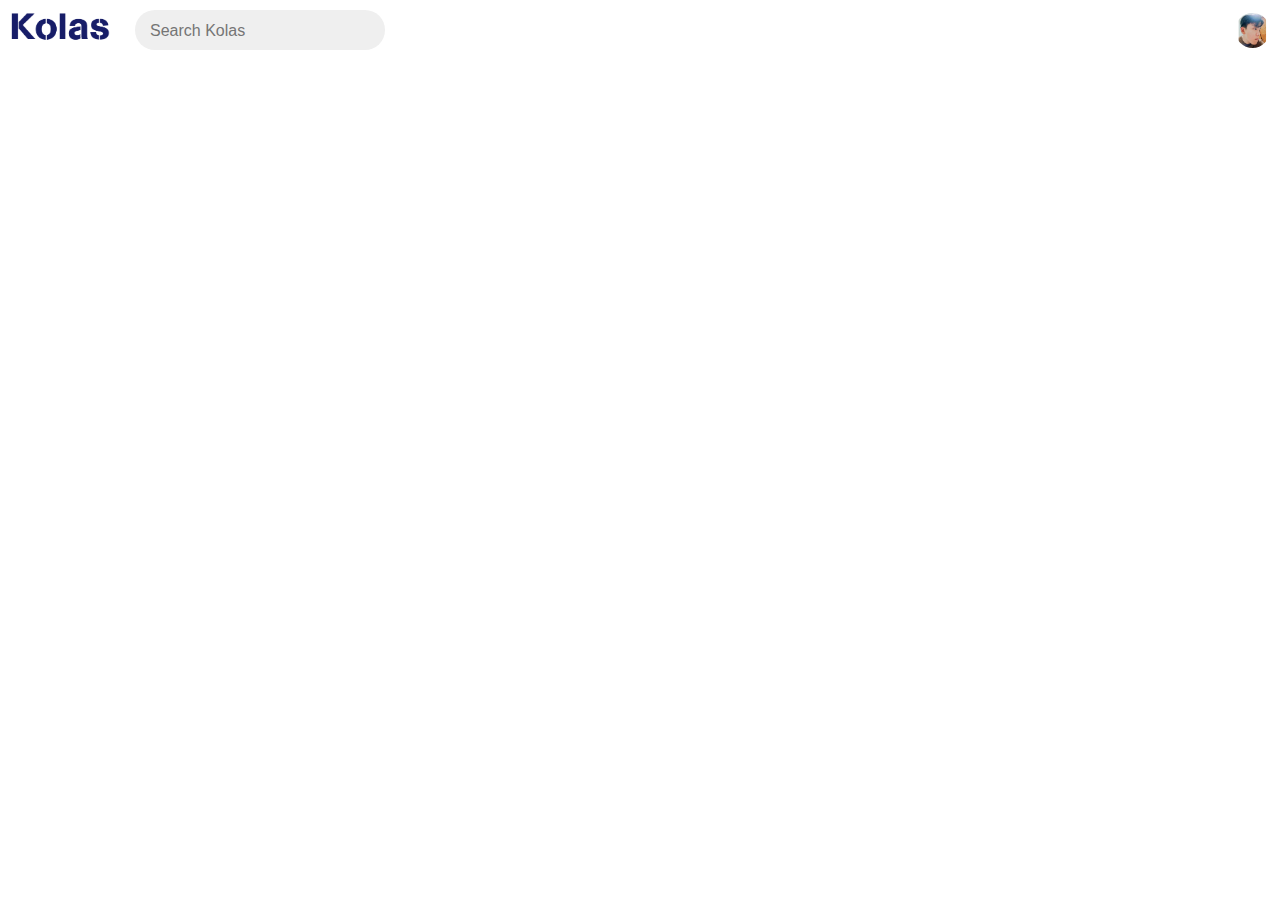
==== index.html @ 9f5102c7 "Decorate with css" ====
<!DOCTYPE html>
<html lang="en">
<head>
    <meta charset="UTF-8">
    <meta http-equiv="X-UA-Compatible" content="IE=edge">
    <meta name="viewport" content="width=device-width, initial-scale=1.0">
    <title>Kolas</title>
    <link rel="stylesheet" href="style.css">
    <link rel="stylesheet" href="https://cdnjs.cloudflare.com/ajax/libs/font-awesome/6.4.2/css/all.min.css" integrity="sha512-z3gLpd7yknf1YoNbCzqRKc4qyor8gaKU1qmn+CShxbuBusANI9QpRohGBreCFkKxLhei6S9CQXFEbbKuqLg0DA==" crossorigin="anonymous" referrerpolicy="no-referrer" />

</head>
<body>
    
    <nav>

        <div class="left">
            <div class="logo">
                <img src="image/logo.png" alt="Logo">
            </div>

            <div class="search_bar">
                <i class="fa-solid fa-magnifying-glass"></i>
                <input type="text" placeholder="Search Kolas">
            </div>
        </div>

        <div class="center">
            <i class="fa-solid fa-house"></i>
            <i class="fa-solid fa-tv"></i>
            <i class="fa-solid fa-store"></i>
            <i class="fa-solid fa-users"></i>
        </div>

        <div class="right">
            <i class="fa-solid fa-list-ul"></i>
            <i class="fa-brands fa-facebook-messenger"></i>
            <i class="fa-solid fa-bell"></i>
            <i class="fa-solid fa-moon"></i>
            <img src="image/profile.jpg" alt="Avatar">
        </div>

    </nav>

</body>
</html>
---- style.css ----
*{
    margin: 0;
    padding: 0;
    box-sizing: border-box;
    font-family: sans-serif;
}
nav{
    width: 100%;
    height: 60px;
    display: flex;
    align-items: center;
    justify-content: space-between;
    background: #fff;
    position: fixed;
    z-index: 1000;
}
nav .left .logo img{
    width: 100px;
    margin: 5px 0;
    cursor: pointer;
}
nav .left{
    display: flex;
    align-items: center;
    justify-content: center;
    margin-left: 10px;
}   

nav .left .search_bar{
    width: 250px;
    height: 40px;
    background: #efefef;
    border-radius: 30px;
    padding: 0 10px;
    margin-left: 10px;
    position: relative;
    left: 15px;
}

nav .left .search_bar i{
    line-height: 40px;
    font-size: 19px;
    color: #919191;
    margin-right: 5px;
}

nav .left .search_bar input{
    background: transparent;
    outline: none;
    border: 0;
    font-size: 16px;
    width: 200px;
}

nav .center{
    display: flex;
    align-items: center;
    position: relative;
    right: 45px;
    left: 45px;
}

nav .center i{
    margin: 0 45px 0 45px;
    font-size: 22px;
}

nav .center i:hover{
    color: #45abff;
    cursor: pointer;
}

nav .right{
    display: flex;
    align-items: center;
    margin-right: 10px;
}
nav .right i{
    width: 35px;
    height: 35px;
    border-radius: 50%;
    line-height: 35px;
    padding-left: 8px;
    font-size: 18px;
    margin-left: 8px;
    cursor: pointer;
}
nav .right img{
    width: 35px;
    height: 35px;
    object-fit: cover;
    object-position: center;
    border-radius: 50%;
    margin-left: 8px;
    line-height: 45px;
    cursor: pointer;
}
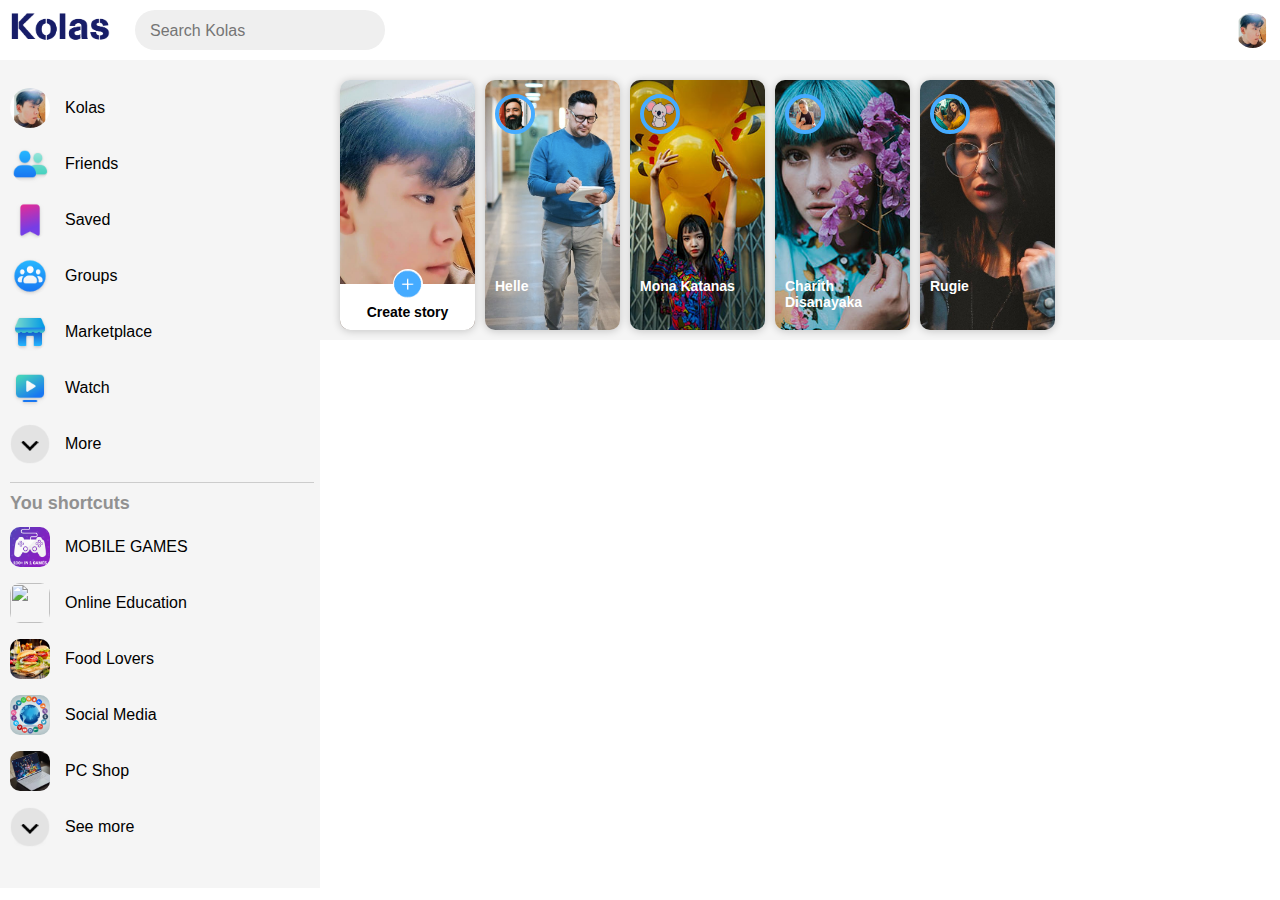
==== commit ee1632d8: "Add story and something" ====
--- a/index.html
+++ b/index.html
@@ -41,5 +41,156 @@
 
     </nav>
 
+    <!--------------main---------->
+
+    <div class="main">
+
+        <!--left-->
+
+        <div class="left">
+
+            <div class="img">
+                <img src="image/profile.jpg" alt="profile">
+                <p>Kolas</p>
+            </div>
+
+            <div class="img">
+                <img src="image/friend.png" alt="profile">
+                <p>Friends</p>
+            </div>
+
+            <div class="img">
+                <img src="image/saved.png" alt="profile">
+                <p>Saved</p>
+            </div>
+
+            <div class="img">
+                <img src="image/group.png" alt="profile">
+                <p>Groups</p>
+            </div>
+
+            <div class="img">
+                <img src="image/marketplace.png" alt="profile">
+                <p>Marketplace</p>
+            </div>
+
+            <div class="img">
+                <img src="image/watch.png" alt="profile">
+                <p>Watch</p>
+            </div>
+
+            <div class="img">
+                <img src="image/down_arrow.png" alt="profile">
+                <p>More</p>
+            </div>
+            <hr>
+
+            <h2>You shortcuts</h2>
+            <p class="edit">Edit</p>
+
+            <div class="shortcuts">
+                <img src="image/shortcuts_1.png" alt="">
+                <p>MOBILE GAMES</p>
+            </div>
+
+            <div class="shortcuts">
+                <img src="image/shortcuts_2.png" alt="">
+                <p>Online Education</p>
+            </div>
+
+            <div class="shortcuts">
+                <img src="image/shortcuts_3.webp" alt="">
+                <p>Food Lovers</p>
+            </div>
+
+            <div class="shortcuts">
+                <img src="image/shortcuts_4.png" alt="">
+                <p>Social Media</p>
+            </div>
+
+            <div class="shortcuts">
+                <img src="image/shortcuts_5.webp" alt="">
+                <p>PC Shop</p>
+            </div>
+            <div class="shortcuts">
+                <img src="image/down_arrow.png" alt="">
+                <p>See more</p>
+            </div>
+        </div>
+
+        <!--center-->
+
+        <div class="center">
+            <div class="top_box">
+                
+                <div class="my_story_card">
+
+                    <img src="image/profile.jpg" alt="">
+                    <div class="story_upload">
+                        <img src="image/upload.png" alt="">
+                        <p class="story_tag">Create story</p>
+                    </div>
+                </div>
+
+                <div class="story_card">
+                    <img src="image/story_1.png">
+
+                    <div class="story_profile">
+                        <img src="image/profile_1.jpg">
+                        <div class="circle"></div>
+                    </div>
+
+                    <div class="story_name">
+                        <p class="name">Helle</p>
+                    </div>
+                </div>
+
+                <div class="story_card">
+                    <img src="image/story_2.jpg">
+
+                    <div class="story_profile">
+                        <img src="image/profile2.png">
+                        <div class="circle"></div>
+                    </div>
+
+                    <div class="story_name">
+                        <p class="name">Mona Katanas</p>
+                    </div>
+                </div>
+
+                <div class="story_card">
+                    <img src="image/story_3.jpg">
+
+                    <div class="story_profile">
+                        <img src="image/profile_11.png">
+                        <div class="circle"></div>
+                    </div>
+
+                    <div class="story_name">
+                        <p class="name">Charith Disanayaka</p>
+                    </div>
+                </div>
+
+                <div class="story_card">
+                    <img src="image/story_5.jpg">
+
+                    <div class="story_profile">
+                        <img src="image/profile_10.png">
+                        <div class="circle"></div>
+                    </div>
+
+                    <div class="story_name">
+                        <p class="name">Rugie</p>
+                    </div>
+                </div>
+            </div>
+        </div>
+
+        <!--right-->
+
+        <div class="right"></div>
+
+    </div>
+
 </body>
 </html>--- a/style.css
+++ b/style.css
@@ -7,6 +7,7 @@
 nav{
     width: 100%;
     height: 60px;
+    top:0;
     display: flex;
     align-items: center;
     justify-content: space-between;
@@ -95,3 +96,223 @@
     line-height: 45px;
     cursor: pointer;
 }
+
+
+/*------------main--------------*/
+
+.main{
+    display: flex;
+    margin-top: 60px;
+    background-color: #f5f5f5;
+}
+
+.main .left{
+    width: 25%;
+    height: 92vh;
+    overflow: hidden;
+    overflow-y: scroll;
+    background: #f5f5f5;
+    padding: 20px 6px 5px 10px;
+    position: fixed;
+}
+
+.main .left::-webkit-scrollbar{
+    width: 7px;
+}
+
+.main .left::-webkit-scrollbar-thumb{
+    border-radius: 20px;
+    background: #f5f5f5;
+}
+
+.main .left:hover::-webkit-scrollbar-thumb{
+    background: #cccccc;
+}
+
+.main .left .img{
+    display: flex;
+    align-items: center;
+    cursor: pointer;
+    transition: 0.2s;
+}
+
+.main .left .img:hover{
+    background: #e3e3e3;
+}
+
+.main .left .img img{
+    width: 40px;
+    height: 40px;
+    object-fit: cover;
+    object-position: center;
+    border-radius: 50%;
+    margin: 8px 15px 8px 0;
+}
+
+.main .left hr{
+    width: 100%;
+    height: 1px;
+    border: 0;
+    background: #cccccc;
+    margin: 10px 0
+}
+
+.main .left h2{
+    font-size: 18px;
+    color:#919191;
+    margin: 5px 0;
+}
+
+.main .left .edit{
+    color: #45abff;
+    font-size: 15px;
+    float: right;
+    position: relative;
+    bottom: 23px;
+    cursor: pointer;
+    opacity: 0;
+}
+
+.main .left:hover .edit{
+    opacity: 1;
+}
+
+.main .left .shortcuts{
+    display: flex;
+    align-items: center;
+    transition: 0.2s;
+}
+
+.main .left .shortcuts:hover{
+    background: #e3e3e3;
+    cursor: pointer;
+}
+
+.main .left .shortcuts img{
+    width: 40px;
+    height: 40px;
+    object-fit: cover;
+    object-position: center;
+    border-radius: 10px;
+    margin: 8px 15px 8px 0;
+}
+
+.main .center{
+    width: 50px;
+    height: auto;
+    padding: 20px 20px 0 20px;
+    background: #f5f5f5;
+    margin-left: 25%;
+}
+
+.main .center::-webkit-scrollbar{
+    width: 0;
+}
+
+.main .center .top_box{
+    width: 100px;
+    height: 260px;
+    display: grid;
+    grid-template-columns: 1fr 1fr 1fr 1fr 1fr;;
+}
+
+.main .center .top_box .my_story_card{
+    width: 135px;
+    height: 250px;
+    overflow: hidden;
+    margin: 0 auto;
+    box-shadow: 0 1px 8px rgba(0,0,0,0.2);
+    border-radius: 10px;
+    cursor: pointer;
+    margin-right: 5px;
+}
+
+.main .center .top_box .my_story_card img{
+    width: 100%;
+    height: 100%;
+    object-fit: cover;
+    object-position: center;
+}
+
+.main .center .top_box .my_story_card .story_upload{
+    width: 100%;
+    height: 60px;
+    background: #fff;
+    position: relative;
+    bottom: 50px;
+    cursor: pointer;
+}
+
+.main .center .top_box .my_story_card .story_upload img{
+    width: 30px;
+    height: 30px;
+    display: flex;
+    margin: 0 auto;
+    position: relative;
+    bottom: 15px;
+    border-radius: 50%;
+}
+.main .center .top_box .my_story_card .story_upload .story_tag{
+    display: flex;
+    align-items: center;
+    justify-content: center;
+    position: relative;
+    bottom: 10px;
+    font-weight: bold;
+    font-size: 14px;
+}
+
+.main .center .top_box .story_card{
+    width: 135px;
+    height: 250px;
+    overflow: hidden;
+    margin: 0 auto;
+    box-shadow: 0 1px 8px rgba(0,0,0,0.2);
+    border-radius: 10px;
+    margin-right: 5px;
+    margin-left: 5px;
+    cursor: pointer;
+}
+
+.main .center .top_box .story_card img{
+    width: 100%;
+    height: 100%;
+    object-fit: cover;
+    object-position: center;
+}
+
+.main .center .top_box .story_card .story_profile{
+    position: relative;
+    bottom:240px;
+    margin-left: 10px;
+}
+
+.main .center .top_box .story_card .story_profile img{
+    width: 40px;
+    height: 40px;
+    border-radius: 50%;
+    border: 4px solid #45abff;
+}
+
+.main .center .top_box .story_card .story_pofile .circle{
+    width: 10px;
+    height: 10px;
+    border-radius: 50%;
+    background: #27cc37;
+    border: 2px solid #fff;
+    position: relative;
+    bottom: 15px;
+    left:25px;
+}
+
+.main .center .top_box .story_card .story_name{
+    position: relative;
+    bottom: 100px;
+    padding: 0 10px;
+}
+
+.main .center .top_box .story_card .story_name .name{
+    font-weight: bold;
+    color:#fff;
+    font-size: 14px;
+}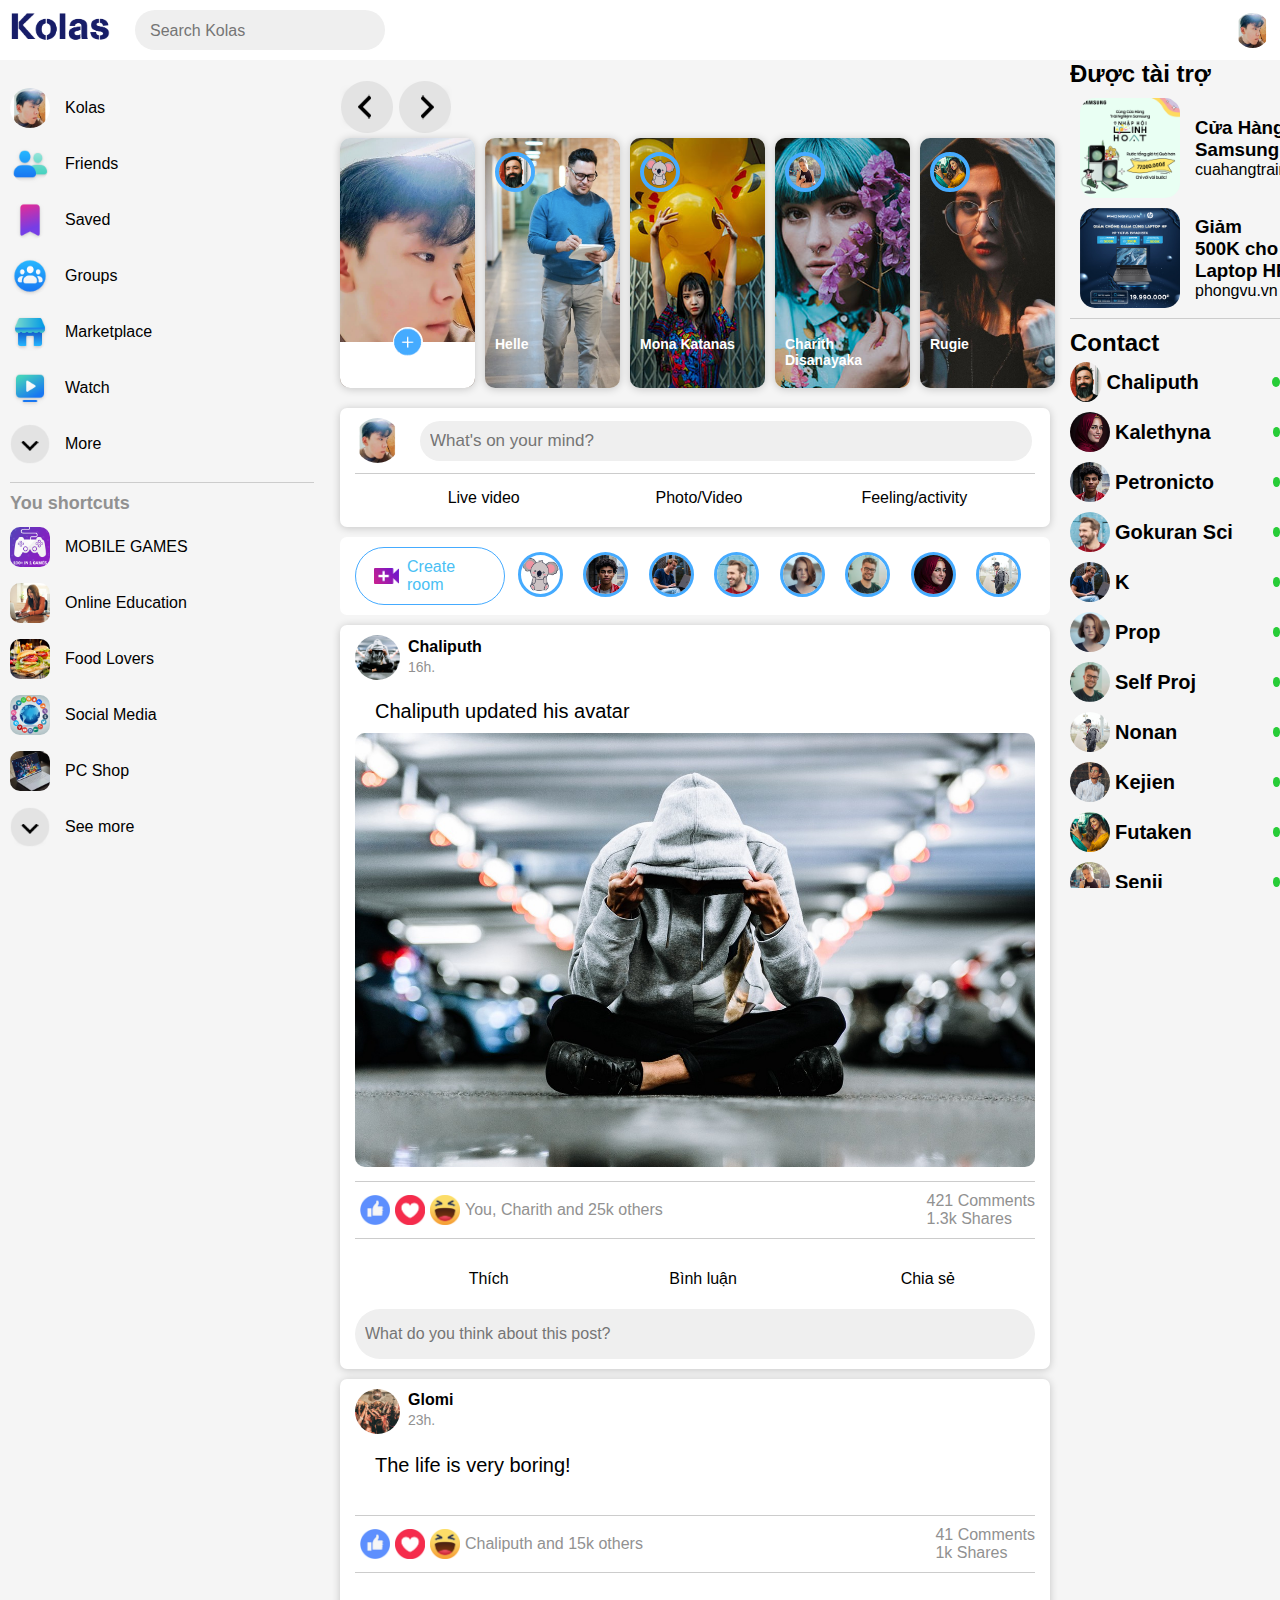
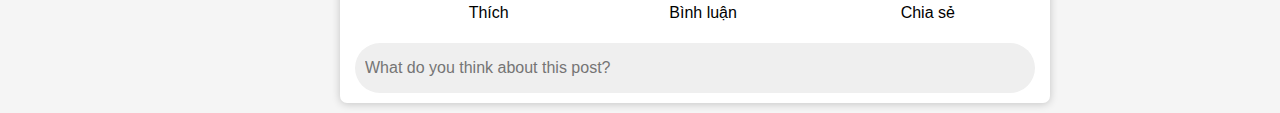
==== commit 257d5ff0: "Fix name" ====
--- a/index.html
+++ b/index.html
@@ -7,7 +7,6 @@
     <title>Kolas</title>
     <link rel="stylesheet" href="style.css">
     <link rel="stylesheet" href="https://cdnjs.cloudflare.com/ajax/libs/font-awesome/6.4.2/css/all.min.css" integrity="sha512-z3gLpd7yknf1YoNbCzqRKc4qyor8gaKU1qmn+CShxbuBusANI9QpRohGBreCFkKxLhei6S9CQXFEbbKuqLg0DA==" crossorigin="anonymous" referrerpolicy="no-referrer" />
-
 </head>
 <body>
     
@@ -94,7 +93,7 @@
             </div>
 
             <div class="shortcuts">
-                <img src="image/shortcuts_2.png" alt="">
+                <img src="image/shortcuts_2.jpeg" alt="">
                 <p>Online Education</p>
             </div>
 
@@ -121,14 +120,16 @@
         <!--center-->
 
         <div class="center">
+            <div class="story_arrow">
+                <img src="image/right_arrow.png" alt="" class="rarrow">
+                <img src="image/left_arrow.png" alt="" class="larrow">
+            </div>
             <div class="top_box">
-                
-                <div class="my_story_card">
-
+                <div class="my_story_card"> <a href="/Function/createStory.html">
                     <img src="image/profile.jpg" alt="">
                     <div class="story_upload">
-                        <img src="image/upload.png" alt="">
-                        <p class="story_tag">Create story</p>
+                        <img src="image/upload.png">
+                    </a>
                     </div>
                 </div>
 
@@ -184,12 +185,268 @@
                     </div>
                 </div>
             </div>
+
+            <div class="my_post">
+
+                <div class="post_top">
+                    <img src="image/profile.jpg">
+                    <input type="text" placeholder="What's on your mind?">
+                </div>
+
+                <hr>
+
+                <div class="post_bottom">
+                    <div class="post_icon">
+                        <i class="fa-solid fa-video red"></i>
+                        <p>Live video</p>
+                    </div>
+                    <div class="post_icon">
+                        <i class="fa-solid fa-images green"></i>
+                        <p>Photo/Video</p>
+                    </div>
+                    <div class="post_icon">
+                        <i class="fa-solid fa-face-grin yellow"></i>
+                        <p>Feeling/activity</p>
+                    </div>
+                </div>
+            </div>
+            <div class="room">
+                <div class="room_image">
+                    <img src="image/live_video.png" >
+                    <p class="room_tag">Create room</p>
+                </div>
+
+                <div class="room_profile">
+                    <img src="image/profile2.png" alt="">
+                    <img src="image/profile_3.jpg" alt="">
+                    <img src="image/profile_5.png" alt="">
+                    <img src="image/profile_4.png" alt="">
+                    <img src="image/profile_6.png" alt="">
+                    <img src="image/profile_7.png" alt="">
+                    <img src="image/profile_2.jpg" alt="">
+                    <img src="image/profile_8.png" alt="">
+                </div>
+            </div>
+
+            <div class="friends_post">
+                <div class="friend_post_top">
+
+                    <div class="img_and_name">
+                        <img src="image/post_1.jpg">
+                        <div class="friends_name">
+                            <p>
+                                <p class="friends_name">Chaliputh</p>
+                                <p class="time">16h. <i class="fa-solid fa-user-group"></i> </p>
+                            </p>
+                        </div>
+                    </div>
+
+                    <div class="menu">
+                        <i class="fa-solid fa-ellipsis"></i>
+                    </div>
+                </div>
+
+                <p class="description">Chaliputh updated his avatar</p>
+                <img class="img" src="image/post_1.jpg">
+                
+                <hr>
+
+                <div class="info">
+                    <div class="emoji_img">
+                        <img class="emoji"src="image/like.png" >
+                        <img class="emoji" src="image/heart.png" >
+                        <img class="emoji" src="image/haha.png" >
+                        <p>You, Charith and 25k others</p>
+                    </div>
+
+                    <div class="comment">
+                        <p>421 Comments</p>
+                        <p>1.3k Shares</p>
+                    </div>
+                </div>
+
+                <hr>
+
+                <div class="action">
+                    <div class="action">
+                        <i class="fa-regular fa-thumbs-up"></i>
+                    <p>Thích</p>
+                    </div>
+                    <div class="action">
+                        <i class="fa-regular fa-comment"></i>
+                        <p>Bình luận</p>
+                    </div>
+                    <div class="action">
+                        <i class="fa-solid fa-share-nodes"></i>
+                        <p>Chia sẻ</p>
+                    </div>
+                </div>
+
+                <div class="new_comment">
+                    <input type="text" placeholder="What do you think about this post?">
+                    
+                    <div class="img">
+                        <i class="fa-solid fa-icons"></i>
+                        <i class="fa-solid fa-photo-film"></i>
+                        <i class="fa-regular fa-paper-plane"></i>
+                    </div>
+                </div>
+            </div>
+
+            <div class="friends_post">
+                <div class="friend_post_top">
+
+                    <div class="img_and_name">
+                        <img src="image/post_2.jpg">
+                        <div class="friends_name">
+                            <p>
+                                <p class="friends_name">Glomi</p>
+                                <p class="time">23h. <i class="fa-solid fa-user-group"></i> </p>
+                            </p>
+                        </div>
+                    </div>
+
+                    <div class="menu">
+                        <i class="fa-solid fa-ellipsis"></i>
+                    </div>
+                </div>
+
+                <p class="description">The life is very boring!</p>
+                <img class="img" src="">
+                
+                <hr>
+
+                <div class="info">
+                    <div class="emoji_img">
+                        <img class="emoji"src="image/like.png" >
+                        <img class="emoji" src="image/heart.png" >
+                        <img class="emoji" src="image/haha.png" >
+                        <p>Chaliputh and 15k others</p>
+                    </div>
+
+                    <div class="comment">
+                        <p>41 Comments</p>
+                        <p>1k Shares</p>
+                    </div>
+                </div>
+
+                <hr>
+
+                <div class="action">
+                    <div class="action">
+                        <i class="fa-regular fa-thumbs-up"></i>
+                    <p>Thích</p>
+                    </div>
+                    <div class="action">
+                        <i class="fa-regular fa-comment"></i>
+                        <p>Bình luận</p>
+                    </div>
+                    <div class="action">
+                        <i class="fa-solid fa-share-nodes"></i>
+                        <p>Chia sẻ</p>
+                    </div>
+                </div>
+
+                <div class="new_comment">
+                    <input type="text" placeholder="What do you think about this post?">
+                    
+                    <div class="img">
+                        <i class="fa-solid fa-icons"></i>
+                        <i class="fa-solid fa-photo-film"></i>
+                        <i class="fa-regular fa-paper-plane"></i>
+                    </div>
+                </div>
+            </div>
         </div>
 
         <!--right-->
 
-        <div class="right"></div>
-
+        <div class="right">
+
+            <div class="ads">
+                <h2>Được tài trợ</h2>
+                <div class="qc">
+                    <img src="image/qc1.jpg">
+                    <div class="text">
+                        <h3>Cửa Hàng Trải Nghiệm Samsung</h3>
+                        <p>cuahangtrainghiemsamsung.com</p>
+                    </div>
+                </div>
+                <div class="qc">
+                    <img src="image/qc2.jpg">
+                    <div class="text">
+                        <h3>Giảm 500K cho Laptop HP</h3>
+                        <p>phongvu.vn</p>
+                    </div>
+                </div>
+            </div>
+
+            <hr>
+
+            <div class="friends">
+                <h2>Contact</h2>
+                <div class="user">
+                    <img src="image/profile_1.jpg">
+                    <p>Chaliputh</p>
+                    <div class="circle"></div>
+                </div>
+                <div class="user">
+                    <img src="image/profile_2.jpg">
+                    <p>Kalethyna</p>
+                    <div class="circle"></div>
+                </div>
+                <div class="user">
+                    <img src="image/profile_3.jpg">
+                    <p>Petronicto</p>
+                    <div class="circle"></div>
+                </div>
+                <div class="user">
+                    <img src="image/profile_4.png">
+                    <p>Gokuran Sci</p>
+                    <div class="circle"></div>
+                </div>
+                <div class="user">
+                    <img src="image/profile_5.png">
+                    <p>K</p>
+                    <div class="circle"></div>
+                </div>
+                <div class="user">
+                    <img src="image/profile_6.png">
+                    <p>Prop</p>
+                    <div class="circle"></div>
+                </div>
+                <div class="user">
+                    <img src="image/profile_7.png">
+                    <p>Self Proj</p>
+                    <div class="circle"></div>
+                </div>
+                <div class="user">
+                    <img src="image/profile_8.png">
+                    <p>Nonan</p>
+                    <div class="circle"></div>
+                </div>
+                <div class="user">
+                    <img src="image/profile_9.png">
+                    <p>Kejien</p>
+                    <div class="circle"></div>
+                </div>
+                <div class="user">
+                    <img src="image/profile_10.png">
+                    <p>Futaken</p>
+                    <div class="circle"></div>
+                </div>
+                <div class="user">
+                    <img src="image/profile_11.png">
+                    <p>Senji</p>
+                    <div class="circle"></div>
+                </div>
+                <div class="user">
+                    <img src="image/profile_12.jpg">
+                    <p>Kokumon</p>
+                    <div class="circle"></div>
+                </div>
+            </div>
+        </div>
     </div>
 
 </body>
--- a/style.css
+++ b/style.css
@@ -198,7 +198,7 @@
 }
 
 .main .center{
-    width: 50px;
+    width: 750px;
     height: auto;
     padding: 20px 20px 0 20px;
     background: #f5f5f5;
@@ -213,7 +213,8 @@
     width: 100px;
     height: 260px;
     display: grid;
-    grid-template-columns: 1fr 1fr 1fr 1fr 1fr;;
+    grid-template-columns: 1fr 1fr 1fr 1fr 1fr;
+    
 }
 
 .main .center .top_box .my_story_card{
@@ -315,4 +316,416 @@
     font-weight: bold;
     color:#fff;
     font-size: 14px;
+}
+
+.main .center .story_arrow{
+    cursor: pointer;
+}
+
+.main .center .my_post{
+    width: 100%;
+    height: auto;
+    background: #fff;
+    padding: 10px 15px;
+    border-radius: 7px;
+    box-shadow: 0 1px 8px rgba(0,0,0,0.2);
+    margin: 10px 0;
+}
+.main .center .my_post img{
+    width: 45px;
+    height: 45px;
+    border-radius: 50%;
+    object-fit: cover;
+    object-position: center;
+}
+
+.main .center .my_post .post_top {
+    display: flex;
+    align-items: center;
+}
+
+.main .center .my_post .post_top input{
+    width: 90%;
+    padding: 10px;
+    margin-left: 20px;
+    border: 0;
+    outline: none;
+    background: #efefef;
+    border-radius: 30px;
+    font-size: 17px;
+}
+
+.main .center .my_post .post_top input:hover{
+    background: #e3e3e3;
+    cursor: pointer;
+}
+
+.main .center .my_post hr{
+    width: 100%;
+    height: 1px;
+    background:#cccccc;
+    border: 0;
+    margin: 10px 0;
+}
+
+.main .center .my_post .post_bottom{
+    width: 95%;
+    display: grid;
+    grid-template-columns: 1fr 1fr 1fr;
+    margin: 5px auto;
+}
+
+.main .center .my_post .post_bottom .post_icon{
+    display: flex;
+    align-items: center;
+    margin: 0 auto;
+    padding: 5px 40px;
+    cursor: pointer;
+}
+
+.main .center .my_post .post_bottom .post_icon:hover{
+    background: #efefef;
+    border-radius: 8px;
+
+}
+
+.main .center .my_post .post_bottom .post_icon i.red{
+    font-size: 23px;
+    color:red;
+    margin-right: 8px;
+}
+
+.main .center .my_post .post_bottom .post_icon i.green{
+    font-size: 23px;
+    color:#27cc37;
+    margin-right: 8px;
+}
+
+.main .center .my_post .post_bottom .post_icon i.yellow{
+    font-size: 23px;
+    color: #f7b928;
+    margin-right: 8px;
+}
+
+.main .center .room {
+    width: 100%;
+    height: auto;
+    background: #fff;
+    box-sizing: 0 1px 8px rgba(0,0,0,0.2);
+    padding: 10px 15px;
+    border-radius: 7px;
+    display: flex;
+    align-items: center;
+}
+
+.main .center .room .room_image{
+    display: flex;
+    align-items: center;
+    border: 1px solid #45abff;
+    padding: 10px;
+    border-radius: 30px;
+    width: 150px;
+    margin-right: 5px;
+}
+
+.main .center .room .room_image:hover{
+    background:#efefef;
+    cursor: pointer;
+}
+
+.main .center .room .room_image img{
+    width: 25px;
+    margin: 8px;
+}
+
+.main .center .room .room_image .room_tag{
+    color: #4abff4;
+}
+
+.main .center .room .room_profile img{
+    width: 45px;
+    border-radius: 50%;
+    height: 45px;
+    object-fit: cover;
+    object-position: center;
+    margin: 0 8px;
+    border: 3px solid #45abff;
+}
+
+.main .center .friends_post{
+    margin: 10px 0;
+    width: 100%;
+    height: auto;
+    background: #fff;
+    padding: 10px 15px;
+    border-radius: 7px;
+    box-shadow: 0 1px 8px rgba(0,0,0,0.2);
+}
+
+.main .center .friends_post .friend_post_top{
+    display: flex;
+    align-items: center;
+    justify-content: space-between;
+    margin-bottom: 15px;
+}
+
+.main .center .friends_post .friend_post_top .img_and_name img{
+    width: 45px;
+    height: 45px;
+    border-radius: 50%;
+    object-fit: cover;
+    object-position: center;
+    margin-right: 8px;
+    cursor: pointer;
+}
+
+.main .center .friends_post .friend_post_top .img_and_name{
+    display: flex;
+    align-items: center;
+}
+
+.main .center .friends_post .friend_post_top .img_and_name .friends_name .friends_name{
+    font-weight: bold;
+    cursor: pointer;
+}
+
+.main .center .friends_post .friend_post_top .img_and_name .friends_name .friends_name:hover{
+    text-decoration: underline;
+}
+.main .center .friends_post .friend_post_top .img_and_name .friends_name .time{
+    font-size: 14px;
+    color: #919191;
+    margin: 3px 0;
+}
+
+.main .center .friends_post .friend_post_top .img_and_name .friends_name .time i{
+    font-size: 10px;
+    margin-left: 5px;
+
+}
+
+.main .center .friends_post .friend_post_top .menu{
+    width: 35px;
+    height: 35px;
+    border-radius: 50%;
+}
+
+.main .center .friends_post .friend_post_top .menu:hover{
+    background: #efefef;
+    cursor: pointer;
+}
+
+.main .center .friends_post .friend_post_top .menu i{
+    line-height: 35px;
+    margin-left: 8px;
+    font-size: 18px;
+}
+
+.main .center .friends_post .img{
+    width: 100%;
+    border-radius: 10px;
+}
+
+.main .center .friends_post .img:hover{
+    cursor: pointer;
+}
+
+.main .center .friends_post .description {
+    font-size: 20px;
+    margin-top: 20px;
+    margin-bottom: 10px;
+    margin-left: 20px;
+}
+
+.main .center .friends_post .info{
+    display: flex;
+    align-items: center;
+    justify-content: space-between;
+    
+    margin: 10px 0;
+}
+
+.main .center .friends_post .info .emoji_img{
+    display: flex;
+    align-items: center;
+}
+
+.main .center .friends_post .info .emoji_img .emoji{
+    width: 30px;
+    height: 30px;
+    margin-left: 5px;
+}
+
+.main .center .friends_post  hr{
+    width: 100%;
+    height: 1px;
+    border: 0;
+    background: #cccccc;
+    margin: 10px 0
+}
+
+.main .center .friends_post .info p{
+    color:#919191;
+    margin-left: 5px;
+    
+}
+
+.main .center .friends_post .info p:hover{
+    text-decoration: underline;
+    cursor: pointer;
+}
+
+.main .center .friends_post .action{
+    display: flex;
+    align-items: center;
+    justify-content: space-around;
+    margin: 0px 8px;
+}
+
+.main .center .friends_post .action .action{
+    width: 100px;
+    height: 60px;
+    border-radius: 10px;
+}
+.main .center .friends_post .action .action i{
+    font-size: 25px;
+}
+.main .center .friends_post .action .action:hover{
+    background: #e3e3e3;
+    color:#45abff;
+    cursor: pointer;
+    
+}
+.main .center .friends_post .action .action p:hover
+{
+    text-decoration: underline;
+}
+.main .center .friends_post .new_comment{
+    width: 100%;
+    height: 50px;
+    background: #efefef;
+    border-radius: 30px;
+    display: flex;
+}
+
+.main .center .friends_post .new_comment input{
+    background: transparent;
+    outline: none;
+    border: 0;
+    font-size: 16px;
+    width: 1500px;
+    margin-left: 10px;
+}
+
+.main .center .friends_post .new_comment .img{
+    display: flex;
+    align-items: center;
+    grid-template-columns: 1fr 1fr 1fr;
+    justify-content: space-around;
+    font-size: 25px;
+}
+
+.main .center .friends_post .new_comment .img i:hover{
+    color:#45abff;
+}
+
+
+
+/*-----right----*/
+.main .right{
+    width: 25%;
+    height: 92vh;
+    overflow: hidden;
+    overflow-y: scroll;
+    background: #f5f5f5;
+}
+
+.main .right::-webkit-scrollbar{
+    width: 7px;
+}
+
+.main .right::-webkit-scrollbar-thumb{
+    border-radius: 20px;
+    background: #f5f5f5;
+}
+
+.main .right:hover::-webkit-scrollbar-thumb{
+    background: #cccccc;
+}
+
+.main .right hr{
+    width: 100%;
+    height: 1px;
+    border: 0;
+    background: #cccccc;
+    margin: 10px 0;
+}
+
+.main .right .ads {
+    display: inline;
+}
+
+.main .right .ads .qc{
+    display: flex;
+    align-items: center;
+    margin: 10px;
+    width: 100%;
+    height: auto;
+    border-radius: 15px;
+}
+
+.main .right .ads .qc .text{
+    margin-left: 15px;
+}
+
+.main .right .ads .qc img{
+    width: 100px;
+    height: 100px;
+    object-fit: cover;
+    object-position: 100%;
+    border-radius: 15px;
+}
+
+.main .right .ads .qc:hover{
+    background:#efefef;
+    cursor: pointer;
+}
+
+.main .right .friends .user{
+    display: flex;
+    align-items: center;
+    border-radius: 15px;
+    width: auto;
+}
+
+.main .right .friends .user:hover{
+    background: #efefef;
+}
+
+.main .right .friends .user img{
+    width: 40px;
+    height: 40px;
+    object-fit: cover;
+    object-position: 100%;
+    border-radius: 50%;
+}
+
+.main .right .friends .user p{
+    width: 100%;
+    height: 50px;
+    border-radius: 15px;
+    display:flex;
+    align-items: center;
+    font-size: 20px;
+    font-weight: bold;
+    margin-left: 5px;
+}
+
+.main .right .friends .user .circle{
+    background: #27cc37;
+    border-radius: 50%;
+    width: 10px;
+    height: 10px;
+    display: flex;
+    align-items: center;
 }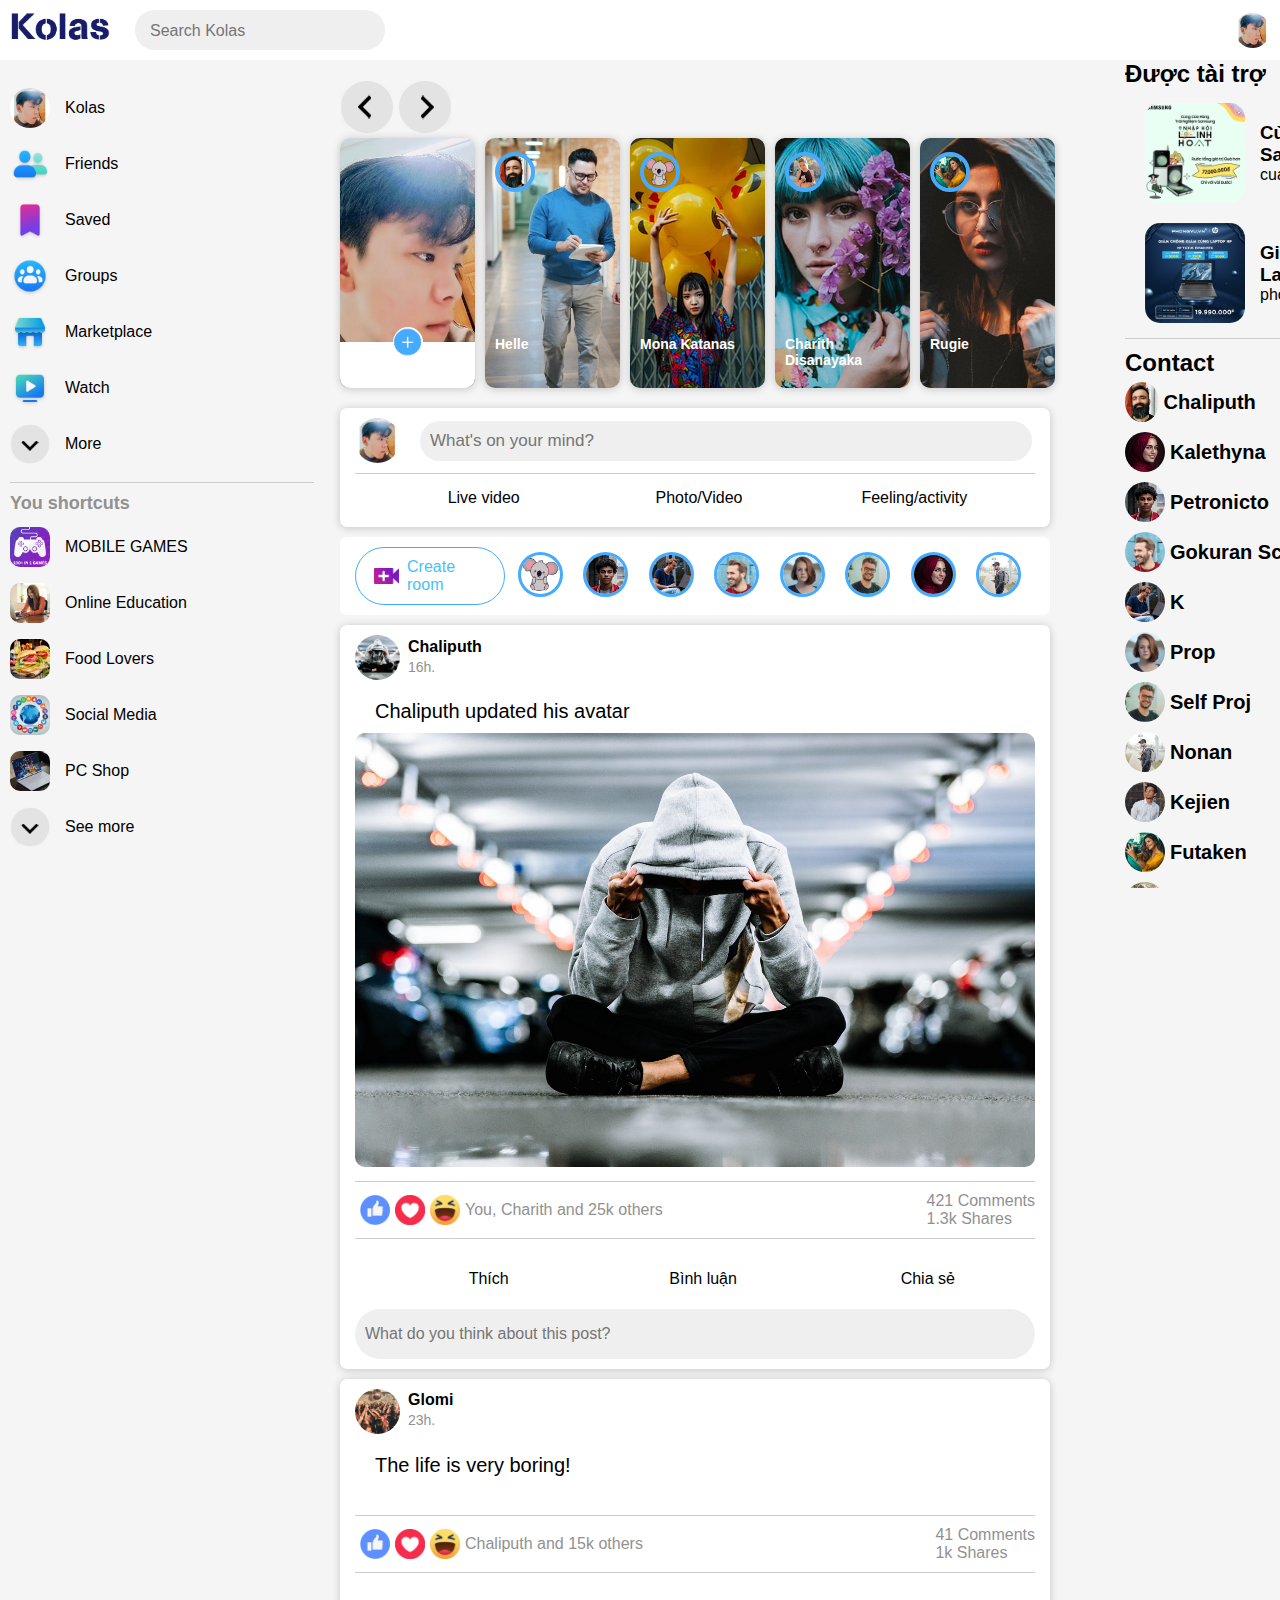
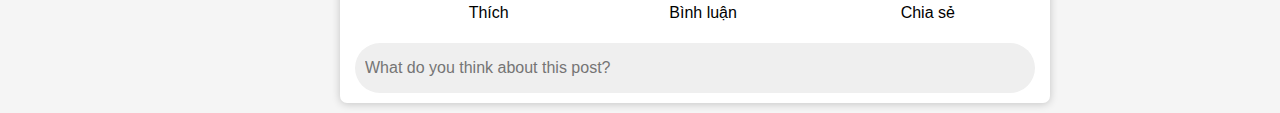
==== commit 635259f3: "Create blog site and login site" ====
--- a/index.html
+++ b/index.html
@@ -43,80 +43,7 @@
     <!--------------main---------->
 
     <div class="main">
-
-        <!--left-->
-
-        <div class="left">
-
-            <div class="img">
-                <img src="image/profile.jpg" alt="profile">
-                <p>Kolas</p>
-            </div>
-
-            <div class="img">
-                <img src="image/friend.png" alt="profile">
-                <p>Friends</p>
-            </div>
-
-            <div class="img">
-                <img src="image/saved.png" alt="profile">
-                <p>Saved</p>
-            </div>
-
-            <div class="img">
-                <img src="image/group.png" alt="profile">
-                <p>Groups</p>
-            </div>
-
-            <div class="img">
-                <img src="image/marketplace.png" alt="profile">
-                <p>Marketplace</p>
-            </div>
-
-            <div class="img">
-                <img src="image/watch.png" alt="profile">
-                <p>Watch</p>
-            </div>
-
-            <div class="img">
-                <img src="image/down_arrow.png" alt="profile">
-                <p>More</p>
-            </div>
-            <hr>
-
-            <h2>You shortcuts</h2>
-            <p class="edit">Edit</p>
-
-            <div class="shortcuts">
-                <img src="image/shortcuts_1.png" alt="">
-                <p>MOBILE GAMES</p>
-            </div>
-
-            <div class="shortcuts">
-                <img src="image/shortcuts_2.jpeg" alt="">
-                <p>Online Education</p>
-            </div>
-
-            <div class="shortcuts">
-                <img src="image/shortcuts_3.webp" alt="">
-                <p>Food Lovers</p>
-            </div>
-
-            <div class="shortcuts">
-                <img src="image/shortcuts_4.png" alt="">
-                <p>Social Media</p>
-            </div>
-
-            <div class="shortcuts">
-                <img src="image/shortcuts_5.webp" alt="">
-                <p>PC Shop</p>
-            </div>
-            <div class="shortcuts">
-                <img src="image/down_arrow.png" alt="">
-                <p>See more</p>
-            </div>
-        </div>
-
+        
         <!--center-->
 
         <div class="center">
@@ -359,6 +286,79 @@
             </div>
         </div>
 
+<!--left-->
+
+        <div class="left">
+
+            <div class="img">
+                <img src="image/profile.jpg" alt="profile">
+                <p>Kolas</p>
+            </div>
+
+            <div class="img">
+                <img src="image/friend.png" alt="profile">
+                <p>Friends</p>
+            </div>
+
+            <div class="img">
+                <img src="image/saved.png" alt="profile">
+                <p>Saved</p>
+            </div>
+
+            <div class="img">
+                <img src="image/group.png" alt="profile">
+                <p>Groups</p>
+            </div>
+
+            <div class="img">
+                <img src="image/marketplace.png" alt="profile">
+                <p>Marketplace</p>
+            </div>
+
+            <div class="img">
+                <img src="image/watch.png" alt="profile">
+                <p>Watch</p>
+            </div>
+
+            <div class="img">
+                <img src="image/down_arrow.png" alt="profile">
+                <p>More</p>
+            </div>
+            <hr>
+
+            <h2>You shortcuts</h2>
+            <p class="edit">Edit</p>
+
+            <div class="shortcuts">
+                <img src="image/shortcuts_1.png" alt="">
+                <p>MOBILE GAMES</p>
+            </div>
+
+            <div class="shortcuts">
+                <img src="image/shortcuts_2.jpeg" alt="">
+                <p>Online Education</p>
+            </div>
+
+            <div class="shortcuts">
+                <img src="image/shortcuts_3.webp" alt="">
+                <p>Food Lovers</p>
+            </div>
+
+            <div class="shortcuts">
+                <img src="image/shortcuts_4.png" alt="">
+                <p>Social Media</p>
+            </div>
+
+            <div class="shortcuts">
+                <img src="image/shortcuts_5.webp" alt="">
+                <p>PC Shop</p>
+            </div>
+            <div class="shortcuts">
+                <img src="image/down_arrow.png" alt="">
+                <p>See more</p>
+            </div>
+        </div>
+
         <!--right-->
 
         <div class="right">
--- a/style.css
+++ b/style.css
@@ -44,6 +44,9 @@
     color: #919191;
     margin-right: 5px;
 }
+nav .left .search_bar i:hover{
+    cursor: pointer;
+}
 
 nav .left .search_bar input{
     background: transparent;
@@ -56,7 +59,7 @@
 nav .center{
     display: flex;
     align-items: center;
-    position: relative;
+    position:relative;
     right: 45px;
     left: 45px;
 }
@@ -633,11 +636,13 @@
 
 /*-----right----*/
 .main .right{
-    width: 25%;
+    width: 23%;
     height: 92vh;
     overflow: hidden;
     overflow-y: scroll;
     background: #f5f5f5;
+    position:fixed;
+    margin-left: 1125px;
 }
 
 .main .right::-webkit-scrollbar{
@@ -663,6 +668,7 @@
 
 .main .right .ads {
     display: inline;
+    overflow-x: hidden;
 }
 
 .main .right .ads .qc{
@@ -670,7 +676,7 @@
     align-items: center;
     margin: 10px;
     width: 100%;
-    height: auto;
+    height: 110px;
     border-radius: 15px;
 }
 
@@ -684,10 +690,11 @@
     object-fit: cover;
     object-position: 100%;
     border-radius: 15px;
+    margin-left: 10px;
 }
 
 .main .right .ads .qc:hover{
-    background:#efefef;
+    background:#e3e3e3;
     cursor: pointer;
 }
 
@@ -699,7 +706,8 @@
 }
 
 .main .right .friends .user:hover{
-    background: #efefef;
+    background: #e3e3e3;
+    cursor: pointer;
 }
 
 .main .right .friends .user img{
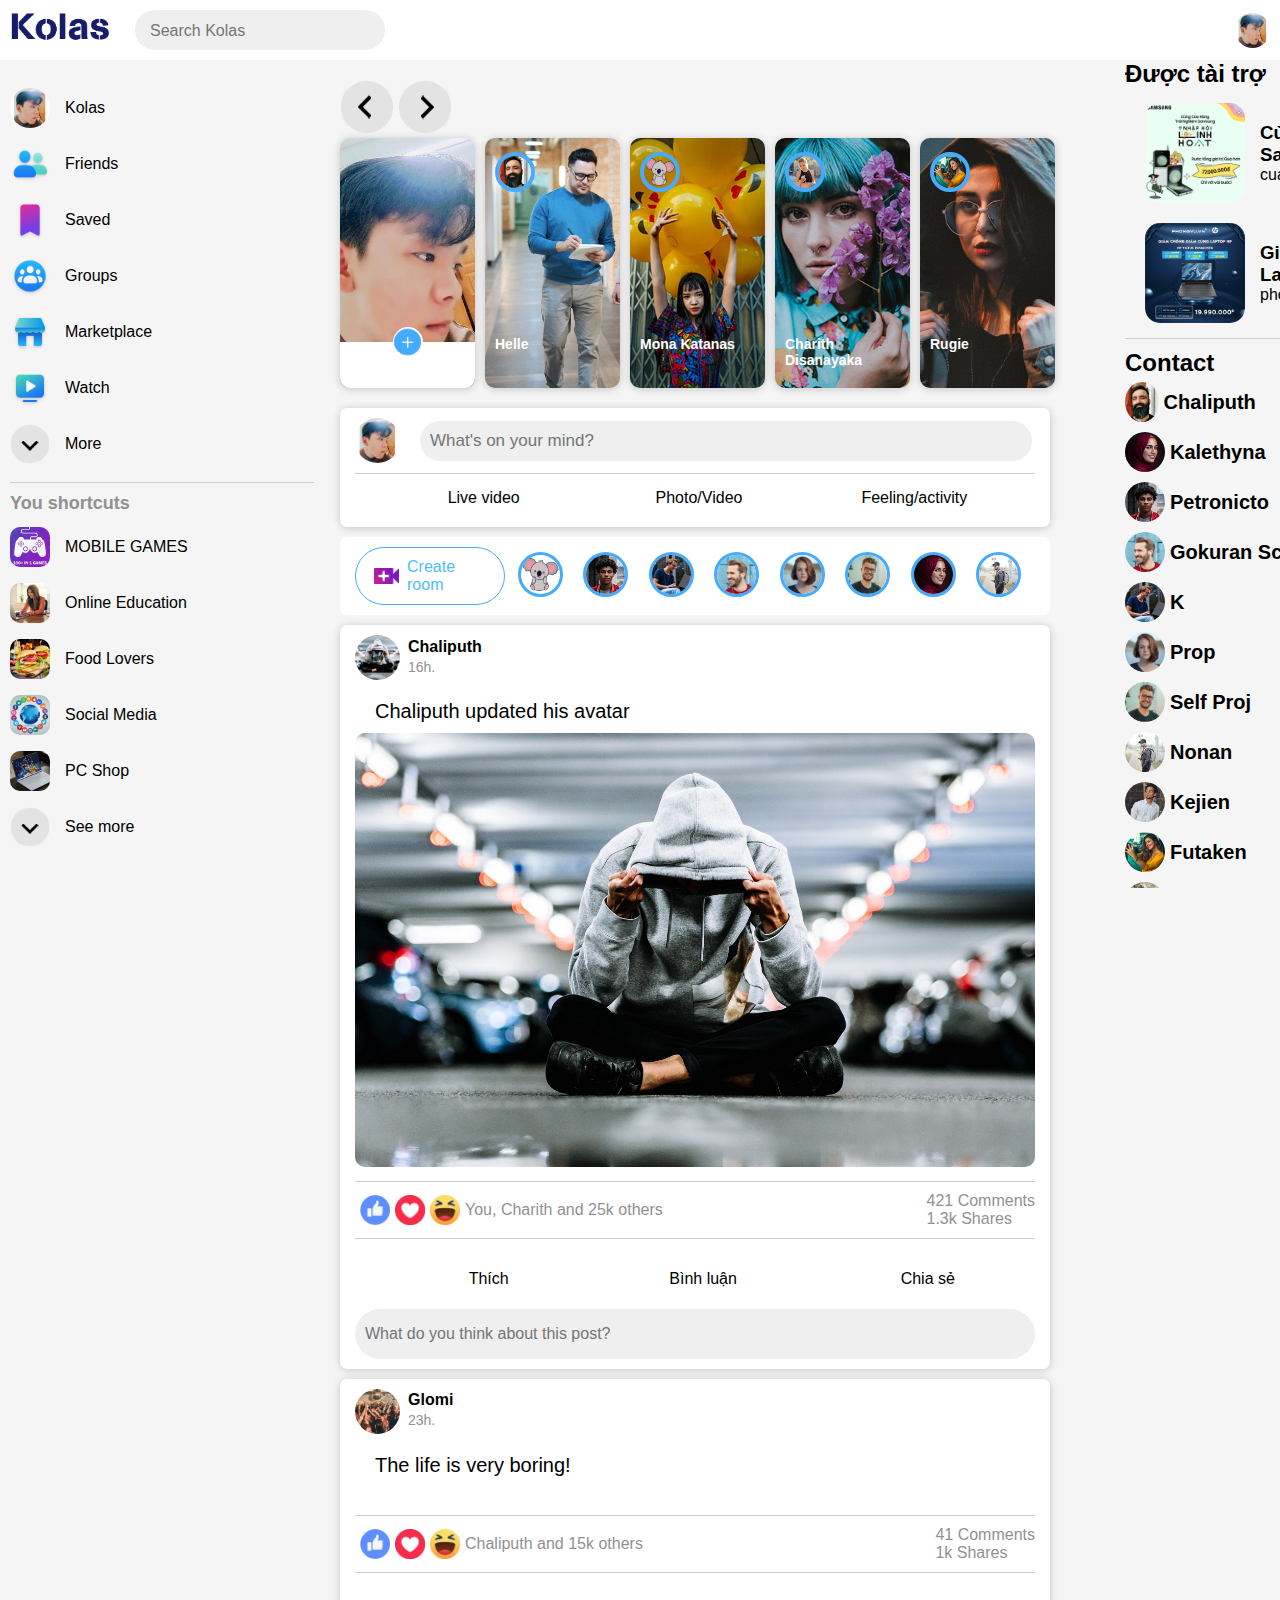
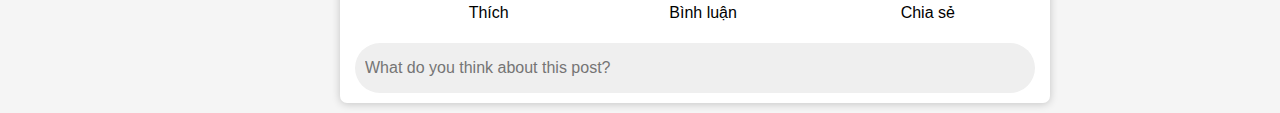
==== commit 8805d7f0: "Add form post in index.html" ====
--- a/index.html
+++ b/index.html
@@ -7,6 +7,7 @@
     <title>Kolas</title>
     <link rel="stylesheet" href="style.css">
     <link rel="stylesheet" href="https://cdnjs.cloudflare.com/ajax/libs/font-awesome/6.4.2/css/all.min.css" integrity="sha512-z3gLpd7yknf1YoNbCzqRKc4qyor8gaKU1qmn+CShxbuBusANI9QpRohGBreCFkKxLhei6S9CQXFEbbKuqLg0DA==" crossorigin="anonymous" referrerpolicy="no-referrer" />
+    <script src="script.js"></script>
 </head>
 <body>
     
@@ -113,7 +114,7 @@
                 </div>
             </div>
 
-            <div class="my_post">
+            <div class="my_post" onclick="hienThiForm('createPost')">
 
                 <div class="post_top">
                     <img src="image/profile.jpg">
@@ -448,6 +449,11 @@
             </div>
         </div>
     </div>
-
+    <form id="createPost" style="display: none;" class="createPost">
+        <button class="close" onclick="anForm('createPost')">X</button>
+        <img src="image/logo.png">
+        <input type="text" placeholder="What'is on your mind?" class="content">
+        <button onclick="guiForm(event)">Gửi</button>
+    </form>
 </body>
 </html>--- a/style.css
+++ b/style.css
@@ -736,4 +736,20 @@
     height: 10px;
     display: flex;
     align-items: center;
-}+}
+.createPost{
+    display: none;
+    position: fixed;
+    top: 50%;
+    left: 50%;
+    transform: translate(-50%, -50%);
+    background-color: #4abff4;
+    padding: 20px;
+    border-radius: 20px;
+    z-index: 9999;
+    width: 1000px;
+    height: 500px;
+    align-items: center;
+    box-shadow: 0 1px 8px rgba(0,0,0,0.2);
+    backdrop-filter: blur(10px);
+}
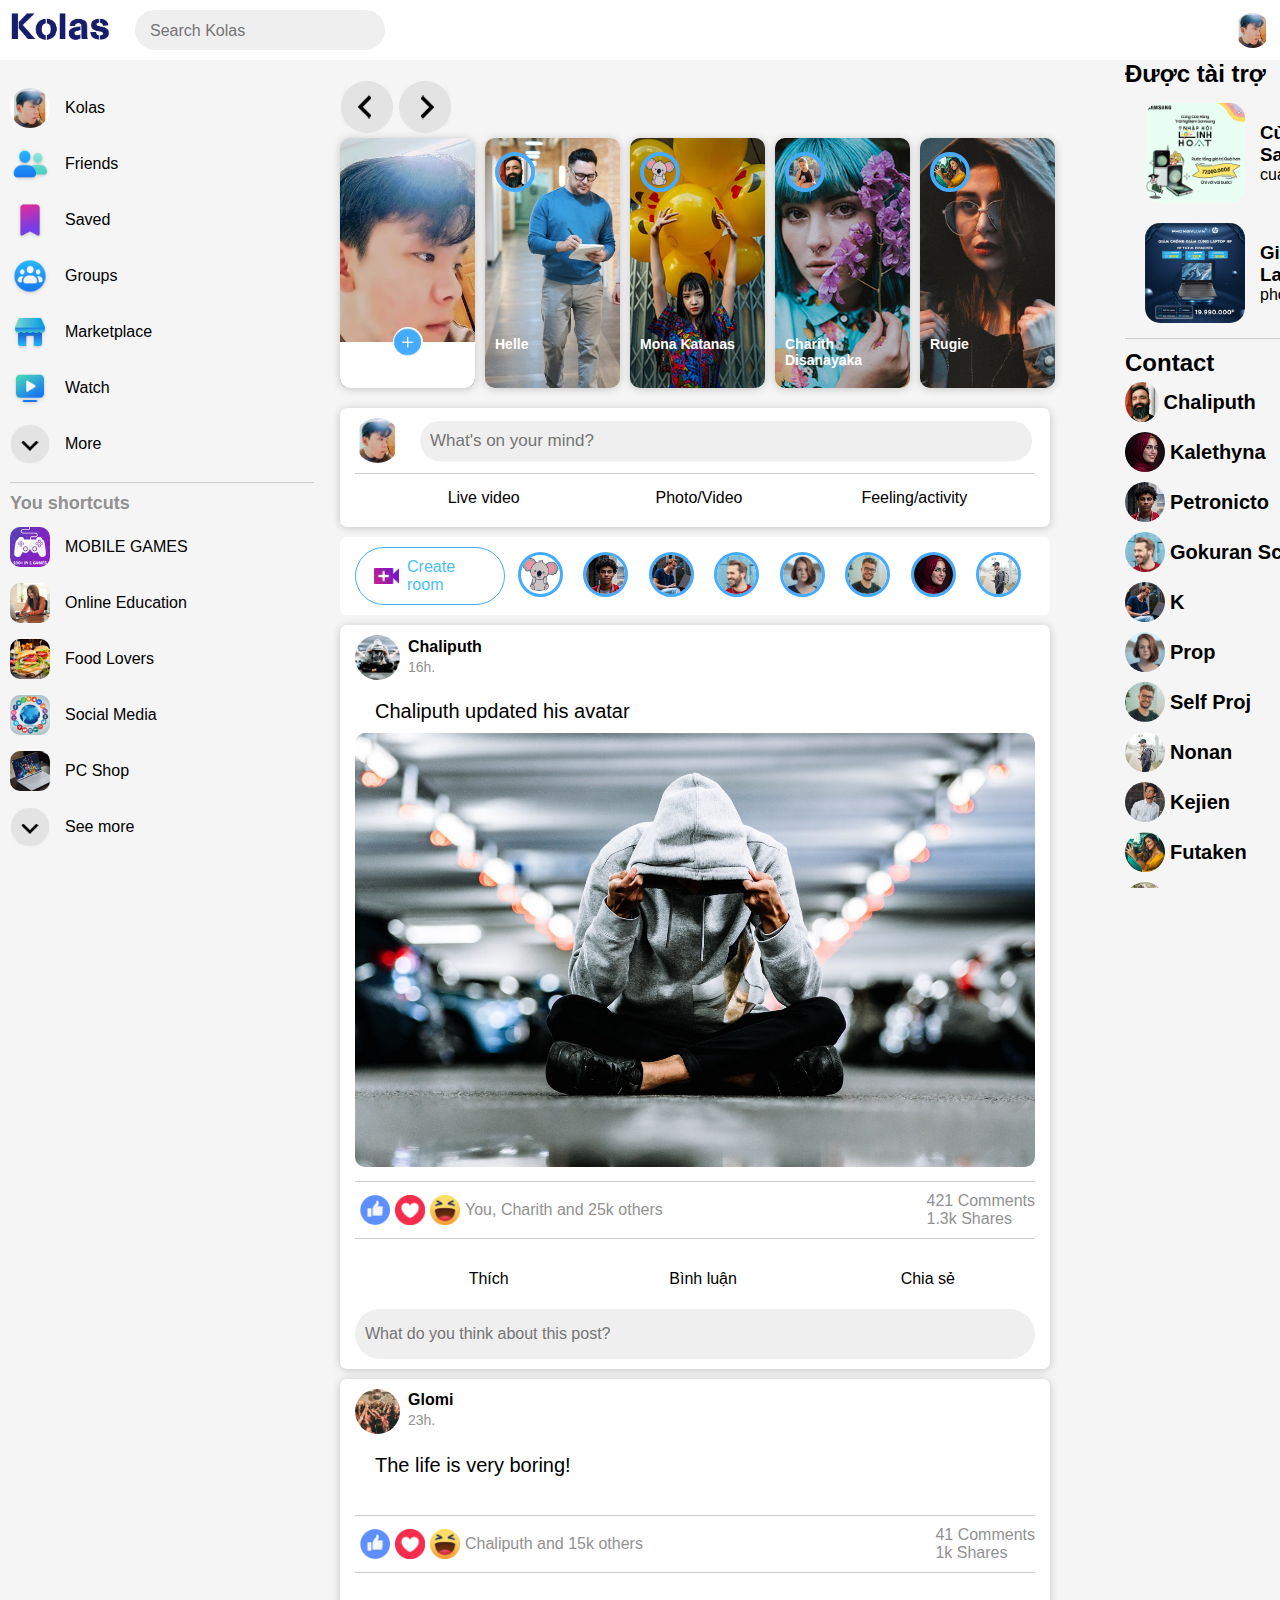
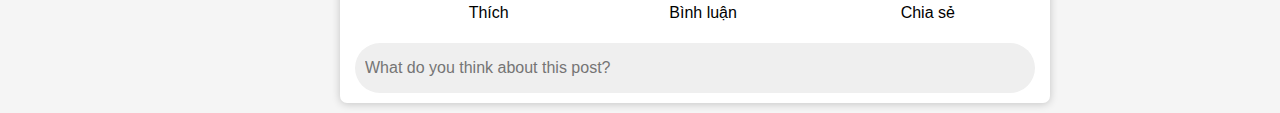
==== commit a2402d01: "Add script" ====
--- a/index.html
+++ b/index.html
@@ -455,5 +455,6 @@
         <input type="text" placeholder="What'is on your mind?" class="content">
         <button onclick="guiForm(event)">Gửi</button>
     </form>
+    
 </body>
 </html>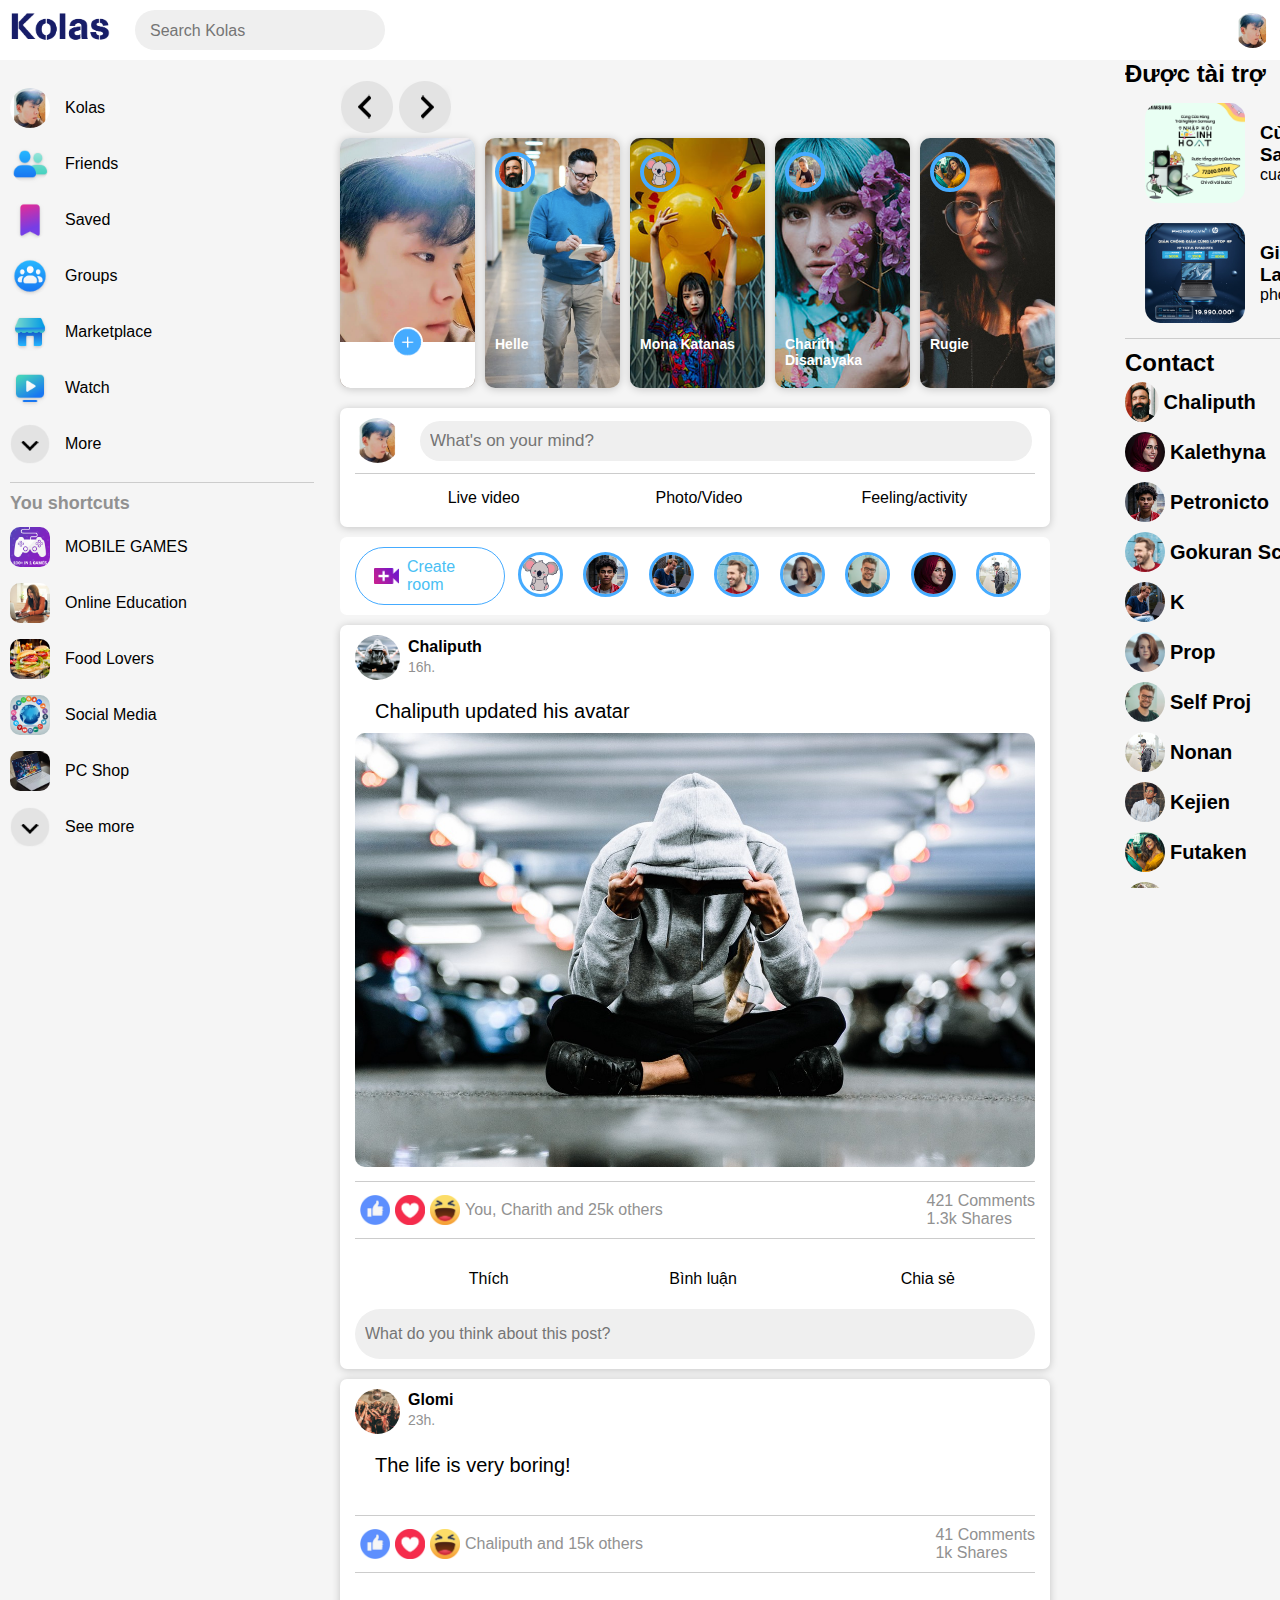
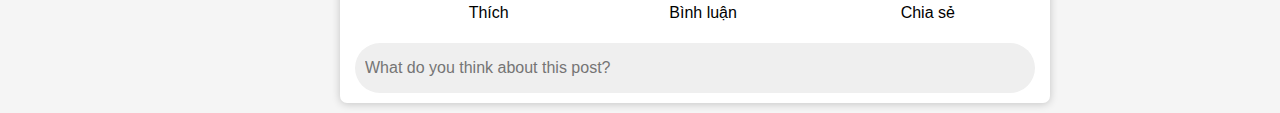
==== commit fba6dd89: "Config form create post by css" ====
--- a/index.html
+++ b/index.html
@@ -450,11 +450,16 @@
         </div>
     </div>
     <form id="createPost" style="display: none;" class="createPost">
+        
+
         <button class="close" onclick="anForm('createPost')">X</button>
-        <img src="image/logo.png">
-        <input type="text" placeholder="What'is on your mind?" class="content">
-        <button onclick="guiForm(event)">Gửi</button>
+        <img class="logo" src="image/logo.png">
+        <hr>
+        <textarea name="myPost" id="textarea1" cols="auto" rows="auto">What's on your mind?</textarea>
+        <button class="send" onclick="guiForm(event)">Gửi</button>
+
+        <div class="background"></div>
+        
     </form>
-    
 </body>
 </html>--- a/style.css
+++ b/style.css
@@ -738,18 +738,92 @@
     align-items: center;
 }
 .createPost{
-    display: none;
+    display: flex;
     position: fixed;
     top: 50%;
     left: 50%;
     transform: translate(-50%, -50%);
-    background-color: #4abff4;
+    background: #fff;
     padding: 20px;
     border-radius: 20px;
     z-index: 9999;
     width: 1000px;
     height: 500px;
-    align-items: center;
     box-shadow: 0 1px 8px rgba(0,0,0,0.2);
-    backdrop-filter: blur(10px);
-}
+}
+
+.createPost .background{
+    width: 2000px;
+    height: 2000px;
+    background: #fff;
+    opacity: 50%; 
+    transform: translate(-20%, -50%);
+    z-index: -9;
+}
+
+.createPost .close{
+    position: absolute;
+    top: 10px;
+    right: 10px;
+    font-size: 30px;
+    color: #fff;
+    background: #c92e2e;
+    width: 30px;
+    height: 30px;
+    font-size: medium;
+    border-radius: 50%;
+    border-style: none;
+    opacity: 95%;
+    cursor: pointer;
+    z-index: 1;
+}
+
+.createPost .close:hover{
+    opacity: 100%;
+    cursor: pointer;
+}
+
+.createPost .logo{
+    width: 50px;
+    z-index: 1;
+    position: relative;
+}
+
+.createPost textarea{
+    width: 100%;
+    height: 80%;
+    border-radius: 30px;
+    background: #d9d9d9;
+    outline: none;
+    border: 0;
+    padding: 0 10px;
+    font-size: 15px;
+    margin: 10px 0;
+    z-index: 1;
+    position: relative;
+    padding: 20px;
+}
+
+.createPost .send{
+    z-index: 1;
+    position: relative;
+    left: 95%;
+    top: 5px;
+    width: 50px;
+    height: 30px;
+    border-style: none;
+    background: #a8eea5;
+    border-radius: 30px;
+    font-size: medium;
+    font-weight: bold;
+}
+
+.createPost hr{
+    width: 100%;
+    height: 1px;
+    border: 0;
+    background: #cccccc;
+    margin: 10px 0;
+    z-index: 1;
+    position: relative;
+}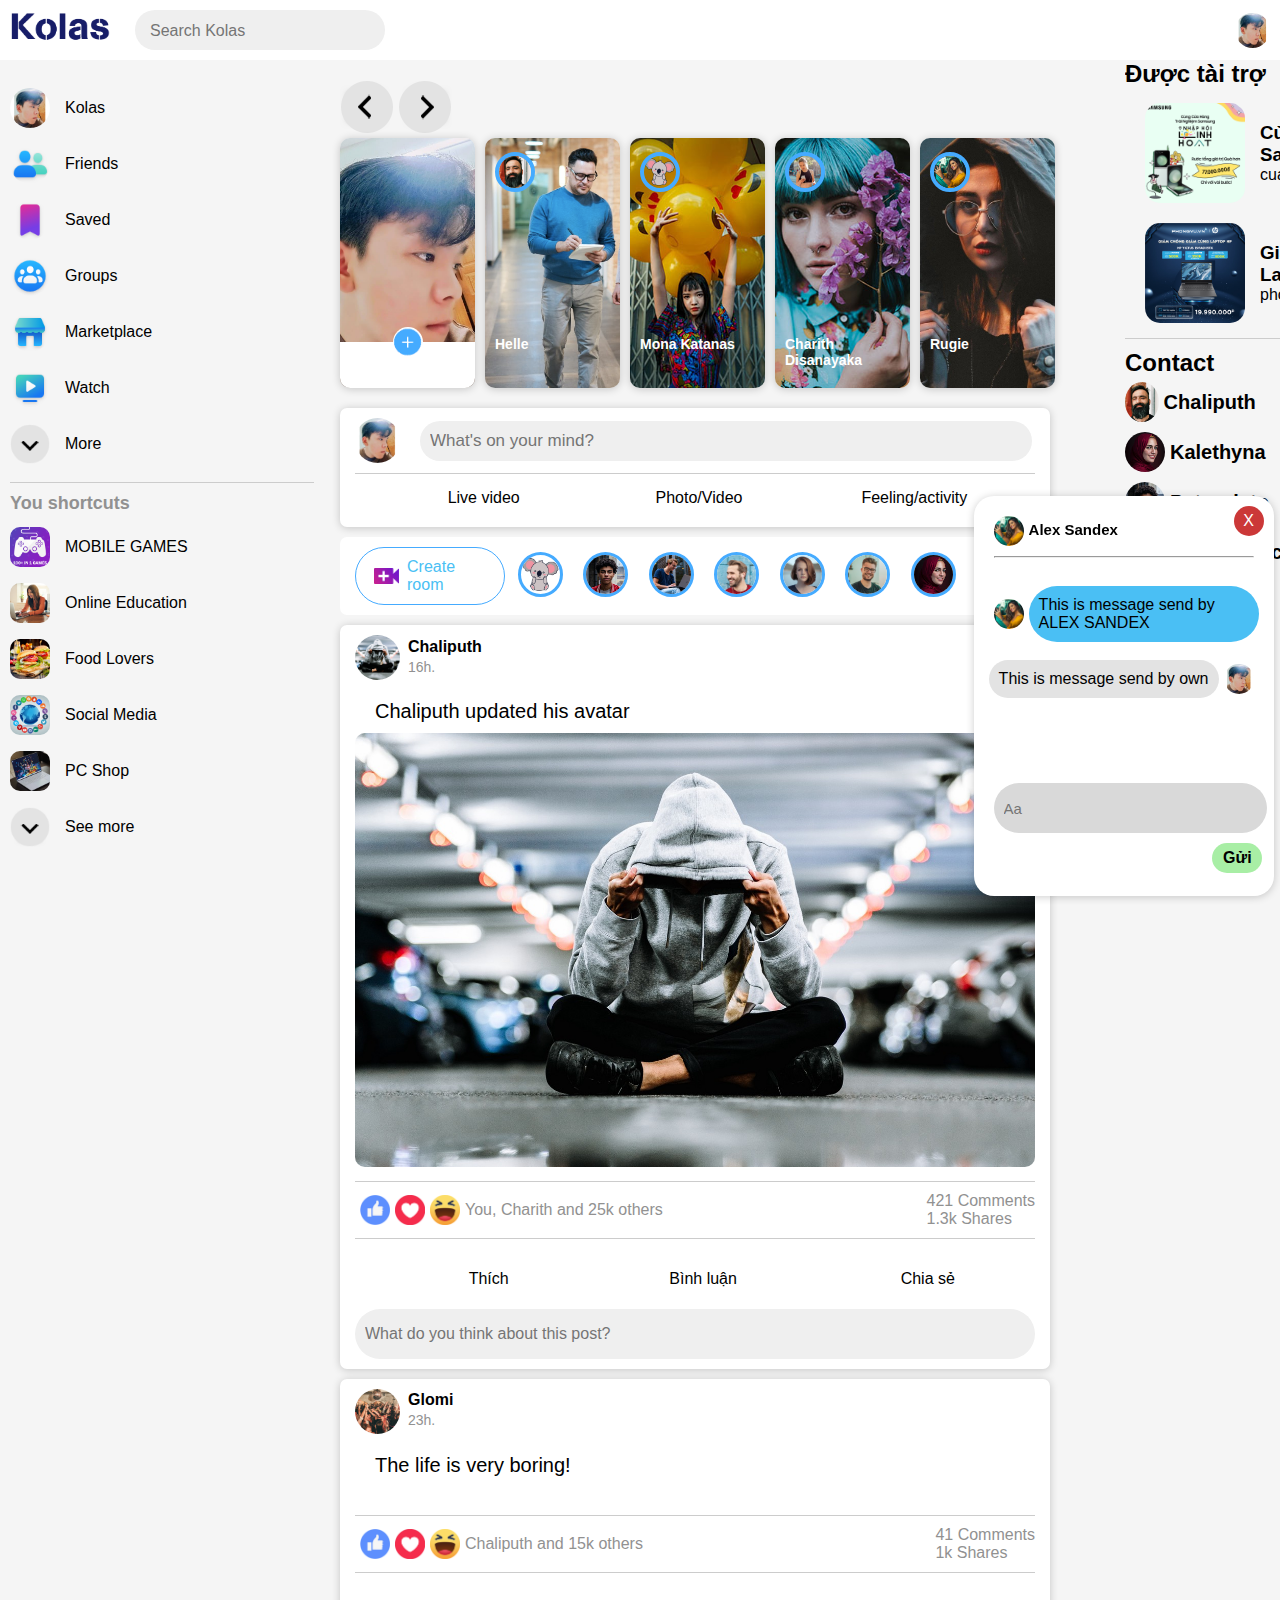
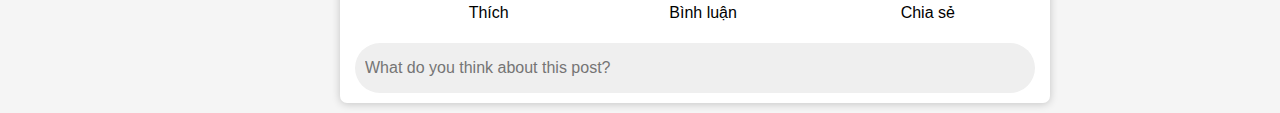
==== commit cb147b2c: "Add and config chatbox" ====
--- a/index.html
+++ b/index.html
@@ -449,6 +449,32 @@
             </div>
         </div>
     </div>
+   
+
+    <form id="chatbox" style="display:initial;" class="chatbox">
+        <h2 class="tittle">Alex Sandex</h2>
+        <img class="avatar" src="image/profile_10.png">
+        <button class="close" onclick="anForm('chatbox')">X</button>
+        <hr>
+        <div class="message">
+            <div class="receive_message">
+                <img class="avatar" src="image/profile_10.png">
+                <p class="content">This is message send by ALEX SANDEX</p>
+            </div>
+        </div>
+        <div class="message">
+            <div class="own_message">
+                
+                <p class="content">This is message send by own</p>
+                <img class="avatar" src="image/profile.jpg">
+            </div>
+        </div>
+        <div class="new_message">
+            <input type="text" placeholder="Aa">
+            <button class="send" onclick="guiForm(event)">Gửi</button>
+            
+        </div>
+    </form>
     <form id="createPost" style="display: none;" class="createPost">
         
 
--- a/style.css
+++ b/style.css
@@ -826,4 +826,138 @@
     margin: 10px 0;
     z-index: 1;
     position: relative;
+}
+
+.chatbox{
+    display: flex;
+    position: fixed;
+    bottom: 0.4%;
+    right: 0.5%;
+    background: #fff;
+    padding: 20px;
+    border-radius: 20px;
+    z-index: 9999;
+    width: 300px;
+    height: 400px;
+    box-shadow: 0 1px 8px rgba(0,0,0,0.2);
+}
+
+.chatbox .avatar{
+    width: 30px;
+    border-radius: 50%;
+    height: 30px;
+    object-fit: cover;
+    object-position: center;
+    position:absolute;
+}
+
+.chatbox .tittle{
+    font-size: 15px;
+    position: absolute;
+    left: 55px;
+    top: 25px
+}
+
+.chatbox .close{
+    position: absolute;
+    top: 10px;
+    right: 10px;
+    font-size: 30px;
+    color: #fff;
+    background: #c92e2e;
+    width: 30px;
+    height: 30px;
+    font-size: medium;
+    border-radius: 50%;
+    border-style: none;
+    opacity: 95%;
+    cursor: pointer;
+    z-index: 1;
+}
+
+.chatbox hr{
+    position: relative;
+    top: 40px;
+}
+
+.chatbox .message{
+    position: relative;
+    display: inline;
+    top: 50px;
+    height: 300px;
+    overflow: hidden;
+    overflow-y: scroll;
+    padding: 4px;
+}
+
+.chatbox .message .receive_message{
+    display: flex;
+    align-items: center;
+    top:5px
+}
+
+.chatbox .message .avatar{
+    position: relative;
+}
+
+.chatbox .message .receive_message .content{
+    background: #4abff4;
+    border-radius: 30px;
+    padding: 10px;
+    left:5px;
+    position: relative;
+    width: 100%;
+    height: auto;
+}
+
+.chatbox .message .own_message{
+    display: flex;
+    align-items: center;
+}
+
+.chatbox .message .own_message .content{
+    background: #e3e3e3;
+    border-radius: 30px;
+    padding: 10px;
+    right:5px;
+    position: relative;
+    width: 100%;
+    height: auto;
+}
+
+.chatbox .message .own_message .avatar{
+    right: 0%;
+}
+
+.chatbox .new_message{
+    position: fixed;
+    bottom:3%;
+    height: auto;
+}
+
+.chatbox .new_message input{
+    width: 100%;
+    height: 50px;
+    border-radius: 30px;
+    background: #d9d9d9;
+    outline: none;
+    border: 0;
+    padding: 0 10px;
+    font-size: 15px;
+    margin: 10px 0;
+    position: relative;
+    overflow-x: hidden;
+    overflow-y: scroll;
+}
+
+.chatbox .new_message button{
+    width: 50px;
+    position: relative;
+    height: 30px;
+    left: 80%;
+    border-style: none;
+    background: #a8eea5;
+    border-radius: 30px;
+    font-size: medium;
+    font-weight: bold;
 }